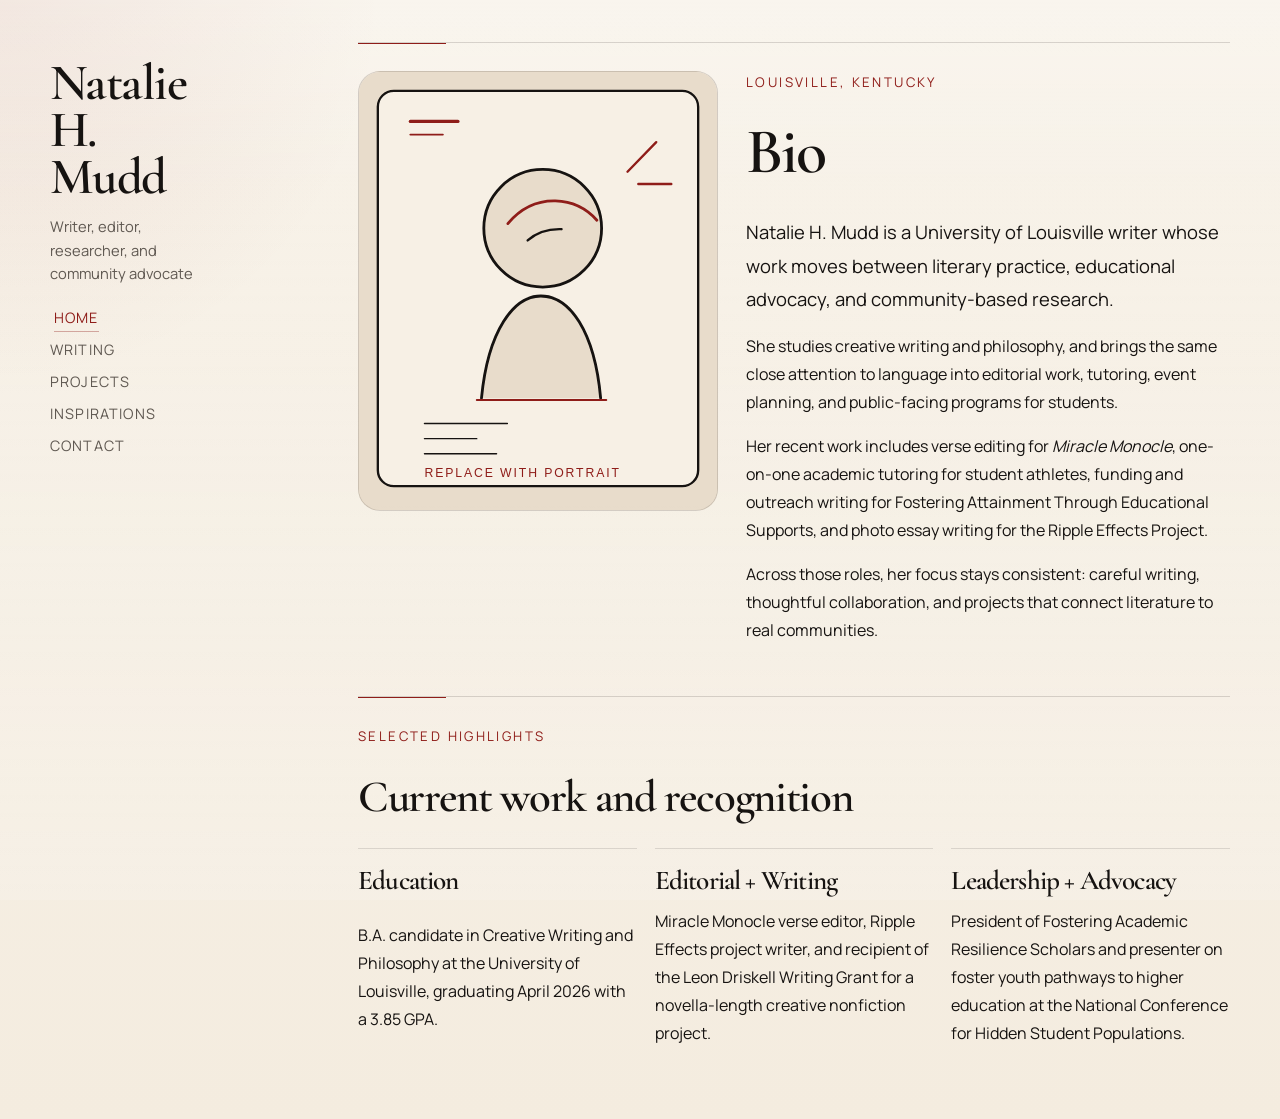
==== index.html @ e67fea21 "first pass" ====
<!DOCTYPE html>
<html lang="en">
  <head>
    <meta charset="UTF-8" />
    <meta name="viewport" content="width=device-width, initial-scale=1.0" />
    <title>Natalie H. Mudd</title>
    <meta
      name="description"
      content="Writer, editor, researcher, and community advocate based in Louisville."
    />
    <link rel="preconnect" href="https://fonts.googleapis.com" />
    <link rel="preconnect" href="https://fonts.gstatic.com" crossorigin />
    <link
      href="https://fonts.googleapis.com/css2?family=Cormorant+Garamond:wght@400;500;600;700&family=Manrope:wght@400;500;600;700&display=swap"
      rel="stylesheet"
    />
    <link rel="stylesheet" href="styles.css" />
    <script defer src="site.js"></script>
  </head>
  <body data-page="home">
    <div class="page-shell">
      <aside class="site-rail">
        <div class="rail-inner">
          <a class="site-name" href="index.html">Natalie H. Mudd</a>
          <p class="site-role">Writer, editor, researcher, and community advocate</p>
          <nav class="site-nav" aria-label="Primary">
            <a href="index.html">Home</a>
            <a href="writing.html">Writing</a>
            <a href="projects.html">Projects</a>
            <a href="inspirations.html">Inspirations</a>
            <a href="contact.html">Contact</a>
          </nav>
        </div>
      </aside>

      <main class="page-main">
        <section class="hero reveal">
          <div class="media-card portrait-card">
            <img
              src="assets/home-portrait-placeholder.svg"
              alt="Sketch-inspired portrait placeholder"
            />
          </div>
          <div class="hero-copy">
            <p class="eyebrow">Louisville, Kentucky</p>
            <h1>Bio</h1>
            <p class="lead">
              Natalie H. Mudd is a University of Louisville writer whose work moves
              between literary practice, educational advocacy, and community-based
              research.
            </p>
            <p>
              She studies creative writing and philosophy, and brings the same close
              attention to language into editorial work, tutoring, event planning,
              and public-facing programs for students.
            </p>
            <p>
              Her recent work includes verse editing for <em>Miracle Monocle</em>,
              one-on-one academic tutoring for student athletes, funding and
              outreach writing for Fostering Attainment Through Educational Supports,
              and photo essay writing for the Ripple Effects Project.
            </p>
            <p>
              Across those roles, her focus stays consistent: careful writing,
              thoughtful collaboration, and projects that connect literature to real
              communities.
            </p>
          </div>
        </section>

        <section class="section reveal">
          <div class="section-heading">
            <p class="eyebrow">Selected Highlights</p>
            <h2>Current work and recognition</h2>
          </div>
          <div class="feature-grid">
            <article class="feature-card">
              <h3>Education</h3>
              <p>
                B.A. candidate in Creative Writing and Philosophy at the University
                of Louisville, graduating April 2026 with a 3.85 GPA.
              </p>
            </article>
            <article class="feature-card">
              <h3>Editorial + Writing</h3>
              <p>
                Miracle Monocle verse editor, Ripple Effects project writer, and
                recipient of the Leon Driskell Writing Grant for a novella-length
                creative nonfiction project.
              </p>
            </article>
            <article class="feature-card">
              <h3>Leadership + Advocacy</h3>
              <p>
                President of Fostering Academic Resilience Scholars and presenter on
                foster youth pathways to higher education at the National Conference
                for Hidden Student Populations.
              </p>
            </article>
          </div>
        </section>
      </main>
    </div>
  </body>
</html>
---- styles.css ----
:root {
  --cream: #f4ecdf;
  --cream-deep: #e8dccb;
  --ink: #161311;
  --muted: #5f5851;
  --red: #8f1d19;
  --red-soft: rgba(143, 29, 25, 0.14);
  --line: rgba(22, 19, 17, 0.15);
  --shadow: 0 24px 80px rgba(22, 19, 17, 0.09);
  --radius: 28px;
}

*,
*::before,
*::after {
  box-sizing: border-box;
}

html {
  scroll-behavior: smooth;
}

body {
  margin: 0;
  min-height: 100vh;
  font-family: "Manrope", sans-serif;
  color: var(--ink);
  background:
    radial-gradient(circle at top left, rgba(143, 29, 25, 0.08), transparent 24rem),
    linear-gradient(180deg, #f8f3ea 0%, var(--cream) 100%);
}

body::before {
  content: "";
  position: fixed;
  inset: 0;
  pointer-events: none;
  background:
    linear-gradient(
      180deg,
      rgba(255, 255, 255, 0.35) 0%,
      rgba(255, 255, 255, 0) 24%,
      rgba(255, 255, 255, 0.25) 100%
    );
  opacity: 0.6;
}

a {
  color: inherit;
}

img {
  display: block;
  width: 100%;
  height: auto;
}

.page-shell {
  width: min(1180px, calc(100% - 48px));
  margin: 0 auto;
  display: grid;
  grid-template-columns: 260px minmax(0, 1fr);
  gap: 48px;
  padding: 42px 0 72px;
}

.site-rail {
  position: relative;
}

.rail-inner {
  position: sticky;
  top: 32px;
  padding: 18px 0 0;
}

.site-name {
  display: inline-block;
  font-family: "Cormorant Garamond", serif;
  font-size: clamp(2.7rem, 4vw, 4rem);
  line-height: 0.92;
  font-weight: 600;
  letter-spacing: -0.03em;
  text-decoration: none;
  max-width: 5ch;
}

.site-role {
  margin: 14px 0 22px;
  max-width: 18ch;
  color: var(--muted);
  font-size: 0.92rem;
  line-height: 1.6;
}

.site-nav {
  display: grid;
  gap: 8px;
}

.site-nav a {
  width: fit-content;
  font-size: 0.9rem;
  letter-spacing: 0.08em;
  text-transform: uppercase;
  text-decoration: none;
  color: var(--muted);
  padding-bottom: 4px;
  border-bottom: 1px solid transparent;
  transition: color 180ms ease, border-color 180ms ease, transform 180ms ease;
}

.site-nav a:hover,
.site-nav a:focus-visible,
.site-nav a.is-active {
  color: var(--red);
  border-color: rgba(143, 29, 25, 0.35);
  transform: translateX(4px);
}

.page-main {
  display: grid;
  gap: 52px;
}

.hero,
.section {
  position: relative;
  padding: 28px 0 0;
  border-top: 1px solid var(--line);
  border-radius: 0;
  background: transparent;
  box-shadow: none;
  overflow: hidden;
}

.hero::before,
.section::before {
  content: "";
  position: absolute;
  top: 0;
  left: 0;
  width: 88px;
  height: 1px;
  background: var(--red);
  pointer-events: none;
}

.hero {
  display: grid;
  grid-template-columns: minmax(260px, 360px) minmax(0, 1fr);
  gap: 28px;
  align-items: start;
}

.section-with-media {
  display: grid;
  grid-template-columns: minmax(0, 1fr) 310px;
  gap: 28px;
  align-items: start;
}

.media-card {
  position: relative;
  border-radius: calc(var(--radius) - 6px);
  overflow: hidden;
  border: 1px solid rgba(22, 19, 17, 0.14);
  background:
    linear-gradient(180deg, rgba(255, 255, 255, 0.42), rgba(255, 255, 255, 0)),
    var(--cream-deep);
  min-height: 320px;
}

.portrait-card {
  min-height: 440px;
}

.hero-copy,
.section-heading,
.listing,
.contact-block,
.feature-grid {
  position: relative;
  z-index: 1;
}

.eyebrow {
  margin: 0 0 12px;
  color: var(--red);
  font-size: 0.83rem;
  letter-spacing: 0.18em;
  text-transform: uppercase;
}

h1,
h2,
h3 {
  margin: 0;
  font-family: "Cormorant Garamond", serif;
  font-weight: 600;
  letter-spacing: -0.03em;
}

h1 {
  font-size: clamp(3rem, 5vw, 4.75rem);
  line-height: 0.94;
  margin-bottom: 18px;
}

h2 {
  font-size: clamp(2.2rem, 3.5vw, 3rem);
  line-height: 0.98;
}

h3 {
  font-size: 1.7rem;
  line-height: 1.02;
}

p {
  margin: 0;
  font-size: 1rem;
  line-height: 1.75;
}

.lead {
  font-size: 1.15rem;
  line-height: 1.8;
  max-width: 60ch;
}

.hero-copy,
.section-heading {
  display: grid;
  gap: 16px;
}

.feature-grid {
  margin-top: 28px;
  display: grid;
  grid-template-columns: repeat(3, minmax(0, 1fr));
  gap: 18px;
}

.feature-card,
.listing-item,
.contact-block {
  border-radius: 0;
  border: 0;
  border-top: 1px solid rgba(22, 19, 17, 0.12);
  background: transparent;
  padding: 18px 0 0;
}

.feature-card {
  display: grid;
  gap: 12px;
}

.listing {
  margin-top: 28px;
  display: grid;
  gap: 18px;
}

.listing-item {
  display: grid;
  gap: 12px;
}

.item-topline {
  display: flex;
  flex-wrap: wrap;
  gap: 12px;
  align-items: center;
  justify-content: space-between;
}

.status-pill {
  display: inline-flex;
  align-items: center;
  border-radius: 999px;
  padding: 8px 12px;
  background: var(--red-soft);
  color: var(--red);
  font-size: 0.78rem;
  letter-spacing: 0.08em;
  text-transform: uppercase;
}

.contact-block {
  display: grid;
  gap: 14px;
  width: min(100%, 520px);
}

.contact-link {
  width: fit-content;
  font-size: clamp(1.2rem, 2vw, 1.6rem);
  text-decoration: none;
  border-bottom: 1px solid rgba(143, 29, 25, 0.32);
  transition: color 180ms ease, border-color 180ms ease;
}

.contact-link:hover,
.contact-link:focus-visible {
  color: var(--red);
  border-color: var(--red);
}

.contact-note {
  color: var(--muted);
}

.reveal {
  opacity: 0;
  transform: translateY(22px);
  animation: rise 700ms cubic-bezier(0.2, 0.8, 0.2, 1) forwards;
}

.reveal:nth-of-type(2) {
  animation-delay: 120ms;
}

.reveal:nth-of-type(3) {
  animation-delay: 220ms;
}

@keyframes rise {
  to {
    opacity: 1;
    transform: translateY(0);
  }
}

@media (max-width: 980px) {
  .page-shell {
    width: min(100% - 32px, 760px);
    grid-template-columns: 1fr;
    gap: 26px;
  }

  .rail-inner {
    position: static;
    padding-top: 0;
  }

  .site-name {
    max-width: none;
  }

  .site-role {
    max-width: 30ch;
  }

  .site-nav {
    grid-auto-flow: column;
    grid-template-columns: repeat(5, max-content);
    overflow-x: auto;
    padding-bottom: 6px;
  }

  .hero,
  .section-with-media,
  .feature-grid {
    grid-template-columns: 1fr;
  }

  .portrait-card,
  .media-card {
    min-height: 260px;
  }
}

@media (max-width: 640px) {
  .page-shell {
    width: calc(100% - 20px);
    padding: 20px 0 48px;
  }

  .hero,
  .section {
    padding-top: 22px;
  }

  h1 {
    font-size: 2.65rem;
  }

  h2 {
    font-size: 2rem;
  }

  h3 {
    font-size: 1.42rem;
  }

  p,
  .lead {
    font-size: 0.98rem;
  }
}
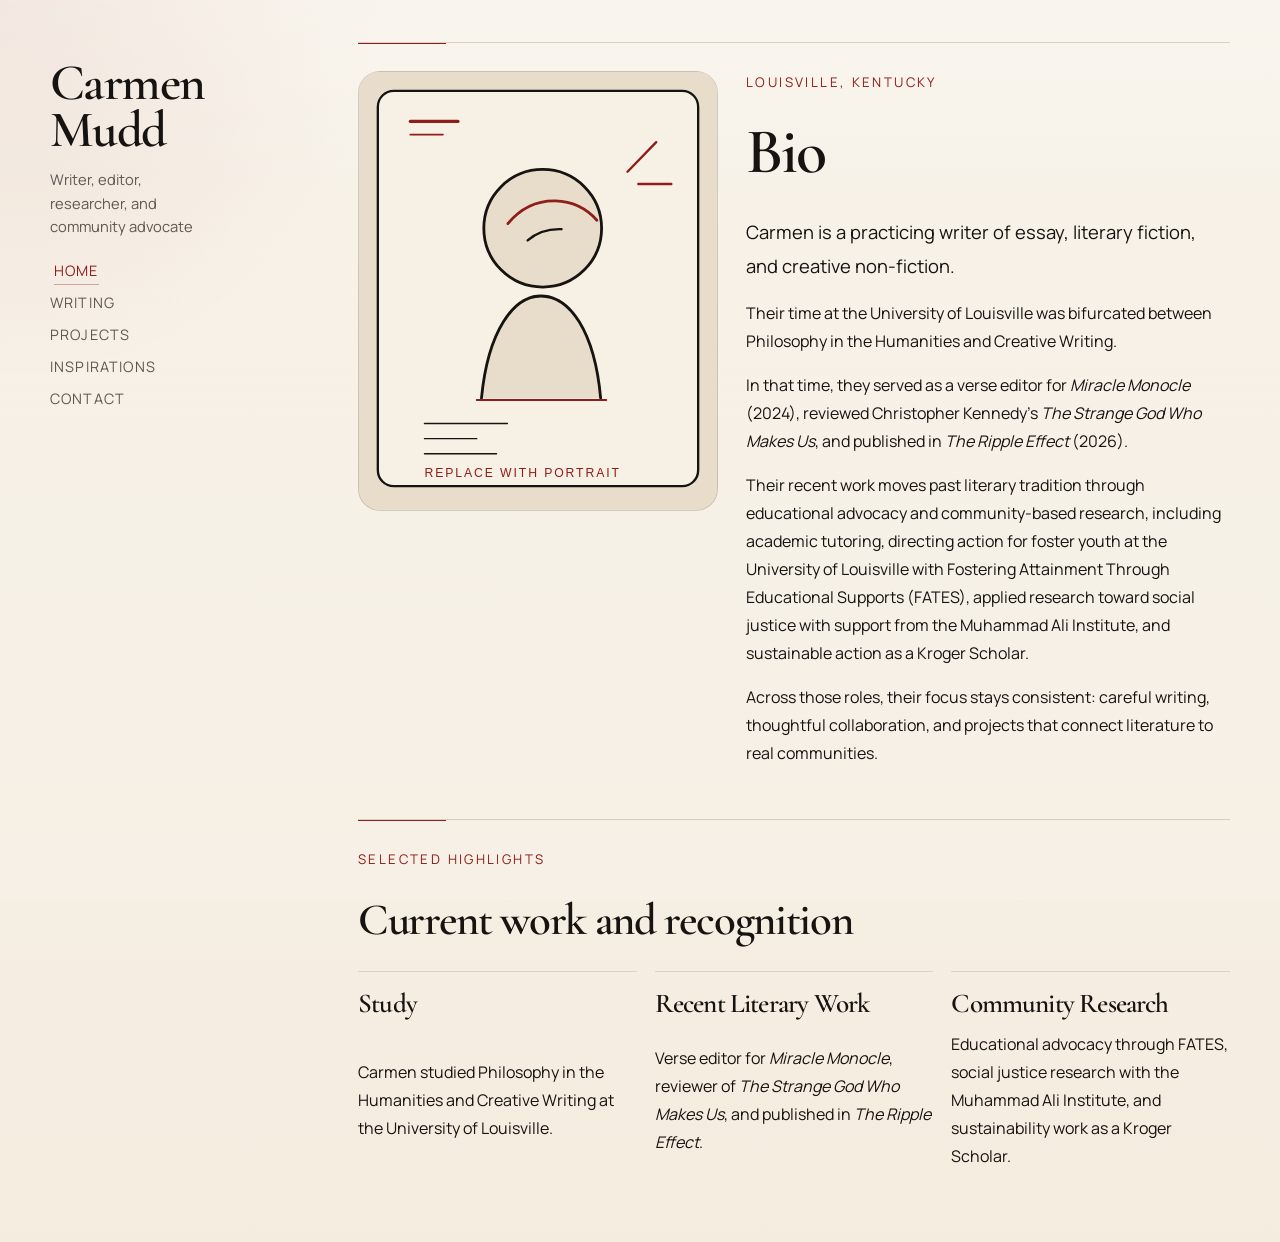
==== commit ef296492: "fixes for carmen" ====
--- a/index.html
+++ b/index.html
@@ -3,10 +3,10 @@
   <head>
     <meta charset="UTF-8" />
     <meta name="viewport" content="width=device-width, initial-scale=1.0" />
-    <title>Natalie H. Mudd</title>
+    <title>Carmen Mudd</title>
     <meta
       name="description"
-      content="Writer, editor, researcher, and community advocate based in Louisville."
+      content="Carmen Mudd is a writer, editor, and researcher based in Louisville."
     />
     <link rel="preconnect" href="https://fonts.googleapis.com" />
     <link rel="preconnect" href="https://fonts.gstatic.com" crossorigin />
@@ -21,7 +21,7 @@
     <div class="page-shell">
       <aside class="site-rail">
         <div class="rail-inner">
-          <a class="site-name" href="index.html">Natalie H. Mudd</a>
+          <a class="site-name" href="index.html">Carmen Mudd</a>
           <p class="site-role">Writer, editor, researcher, and community advocate</p>
           <nav class="site-nav" aria-label="Primary">
             <a href="index.html">Home</a>
@@ -45,23 +45,29 @@
             <p class="eyebrow">Louisville, Kentucky</p>
             <h1>Bio</h1>
             <p class="lead">
-              Natalie H. Mudd is a University of Louisville writer whose work moves
-              between literary practice, educational advocacy, and community-based
-              research.
+              Carmen is a practicing writer of essay, literary fiction, and
+              creative non-fiction.
             </p>
             <p>
-              She studies creative writing and philosophy, and brings the same close
-              attention to language into editorial work, tutoring, event planning,
-              and public-facing programs for students.
+              Their time at the University of Louisville was bifurcated between
+              Philosophy in the Humanities and Creative Writing.
             </p>
             <p>
-              Her recent work includes verse editing for <em>Miracle Monocle</em>,
-              one-on-one academic tutoring for student athletes, funding and
-              outreach writing for Fostering Attainment Through Educational Supports,
-              and photo essay writing for the Ripple Effects Project.
+              In that time, they served as a verse editor for
+              <em>Miracle Monocle</em> (2024), reviewed Christopher Kennedy's
+              <em>The Strange God Who Makes Us</em>, and published in
+              <em>The Ripple Effect</em> (2026).
             </p>
             <p>
-              Across those roles, her focus stays consistent: careful writing,
+              Their recent work moves past literary tradition through educational
+              advocacy and community-based research, including academic tutoring,
+              directing action for foster youth at the University of Louisville with
+              Fostering Attainment Through Educational Supports (FATES), applied
+              research toward social justice with support from the Muhammad Ali
+              Institute, and sustainable action as a Kroger Scholar.
+            </p>
+            <p>
+              Across those roles, their focus stays consistent: careful writing,
               thoughtful collaboration, and projects that connect literature to real
               communities.
             </p>
@@ -75,26 +81,26 @@
           </div>
           <div class="feature-grid">
             <article class="feature-card">
-              <h3>Education</h3>
+              <h3>Study</h3>
               <p>
-                B.A. candidate in Creative Writing and Philosophy at the University
-                of Louisville, graduating April 2026 with a 3.85 GPA.
+                Carmen studied Philosophy in the Humanities and Creative Writing at
+                the University of Louisville.
               </p>
             </article>
             <article class="feature-card">
-              <h3>Editorial + Writing</h3>
+              <h3>Recent Literary Work</h3>
               <p>
-                Miracle Monocle verse editor, Ripple Effects project writer, and
-                recipient of the Leon Driskell Writing Grant for a novella-length
-                creative nonfiction project.
+                Verse editor for <em>Miracle Monocle</em>, reviewer of
+                <em>The Strange God Who Makes Us</em>, and published in
+                <em>The Ripple Effect</em>.
               </p>
             </article>
             <article class="feature-card">
-              <h3>Leadership + Advocacy</h3>
+              <h3>Community Research</h3>
               <p>
-                President of Fostering Academic Resilience Scholars and presenter on
-                foster youth pathways to higher education at the National Conference
-                for Hidden Student Populations.
+                Educational advocacy through FATES, social justice research with
+                the Muhammad Ali Institute, and sustainability work as a Kroger
+                Scholar.
               </p>
             </article>
           </div>
--- a/styles.css
+++ b/styles.css
@@ -207,6 +207,12 @@
   margin-bottom: 18px;
 }
 
+.page-title-minimal {
+  font-size: clamp(2.2rem, 3vw, 2.9rem);
+  line-height: 1;
+  margin-bottom: 0;
+}
+
 h2 {
   font-size: clamp(2.2rem, 3.5vw, 3rem);
   line-height: 0.98;
@@ -290,8 +296,20 @@
 
 .contact-block {
   display: grid;
-  gap: 14px;
+  gap: 24px;
   width: min(100%, 520px);
+}
+
+.contact-entry {
+  display: grid;
+  gap: 8px;
+}
+
+.contact-label {
+  color: var(--muted);
+  font-size: 0.82rem;
+  letter-spacing: 0.12em;
+  text-transform: uppercase;
 }
 
 .contact-link {
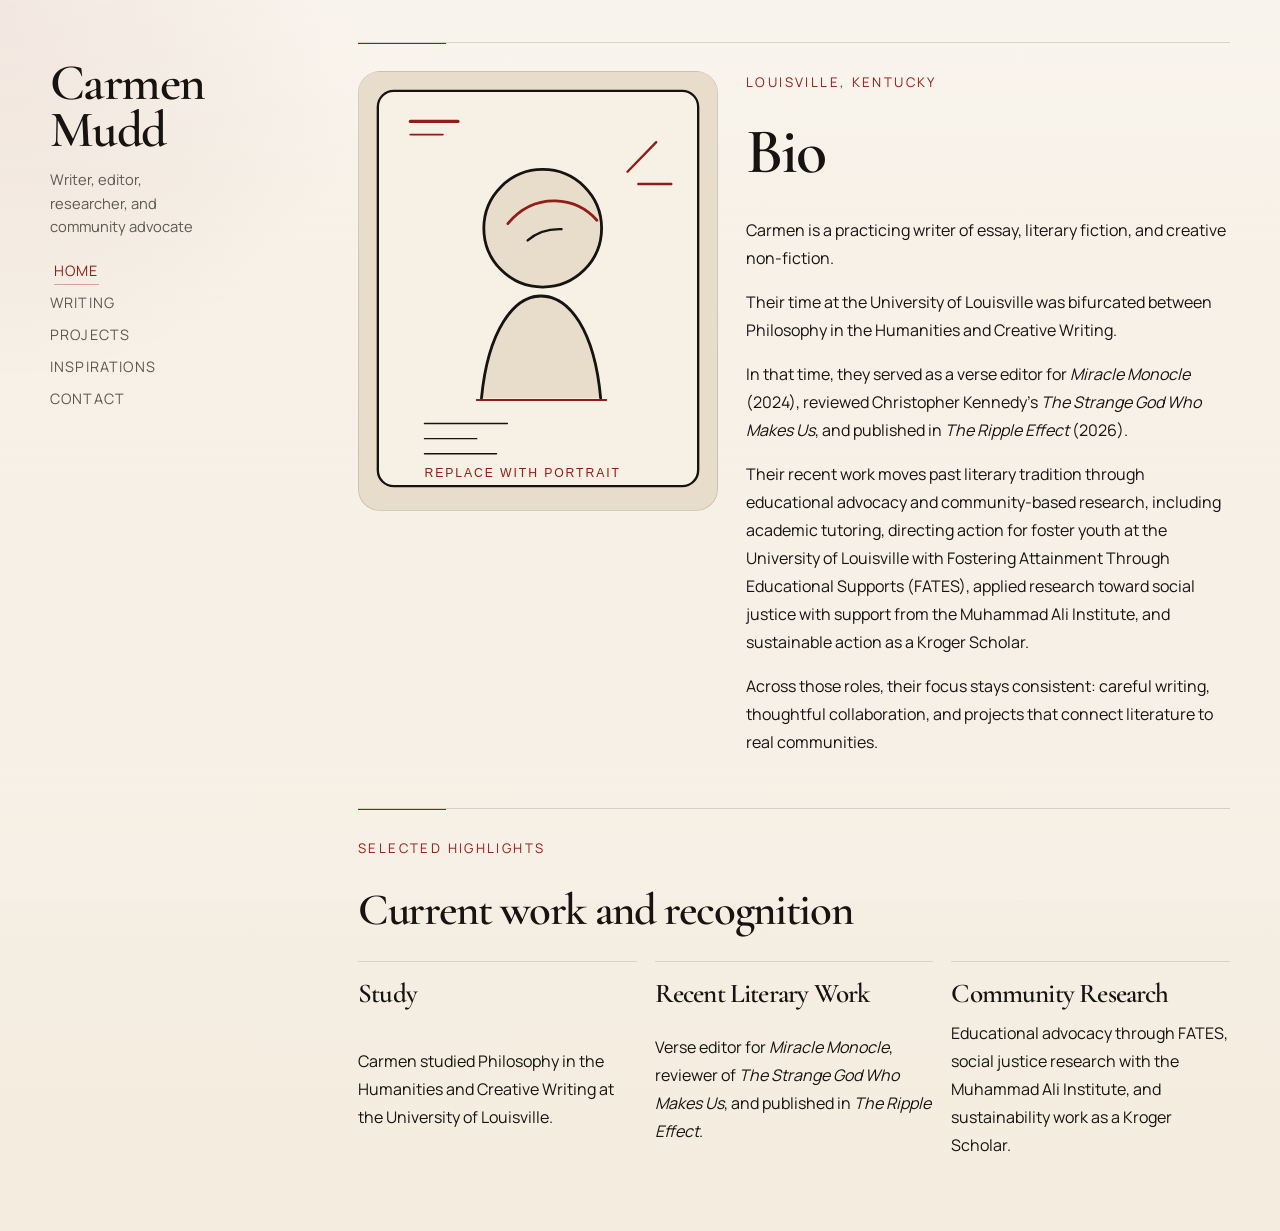
==== commit c8851913: "sizing fixes" ====
--- a/index.html
+++ b/index.html
@@ -44,7 +44,7 @@
           <div class="hero-copy">
             <p class="eyebrow">Louisville, Kentucky</p>
             <h1>Bio</h1>
-            <p class="lead">
+            <p>
               Carmen is a practicing writer of essay, literary fiction, and
               creative non-fiction.
             </p>
--- a/styles.css
+++ b/styles.css
@@ -241,6 +241,54 @@
   gap: 16px;
 }
 
+.page-header-stack {
+  align-content: start;
+}
+
+.header-content-block {
+  display: grid;
+  gap: 16px;
+  margin-top: 24px;
+}
+
+.header-content-block h2 {
+  font-size: clamp(1.9rem, 2.6vw, 2.45rem);
+}
+
+.header-content-block .listing {
+  margin-top: 0;
+  gap: 14px;
+}
+
+.header-content-block .listing-item {
+  padding-top: 14px;
+}
+
+.section-note,
+.project-intro {
+  max-width: 54ch;
+  color: var(--muted);
+}
+
+.project-hero-list {
+  display: grid;
+  gap: 16px;
+  margin-top: 24px;
+}
+
+.project-hero-list h2 {
+  font-size: clamp(1.9rem, 2.6vw, 2.45rem);
+}
+
+.project-hero-list .listing {
+  margin-top: 0;
+  gap: 14px;
+}
+
+.project-hero-list .listing-item {
+  padding-top: 14px;
+}
+
 .feature-grid {
   margin-top: 28px;
   display: grid;
@@ -274,12 +322,29 @@
   gap: 12px;
 }
 
+.works-list {
+  margin-top: 32px;
+}
+
 .item-topline {
   display: flex;
   flex-wrap: wrap;
   gap: 12px;
   align-items: center;
   justify-content: space-between;
+}
+
+.title-link {
+  text-decoration-color: rgba(143, 29, 25, 0.28);
+  text-decoration-thickness: 1px;
+  text-underline-offset: 0.16em;
+  transition: color 180ms ease, text-decoration-color 180ms ease;
+}
+
+.title-link:hover,
+.title-link:focus-visible {
+  color: var(--red);
+  text-decoration-color: var(--red);
 }
 
 .status-pill {
@@ -292,17 +357,103 @@
   font-size: 0.78rem;
   letter-spacing: 0.08em;
   text-transform: uppercase;
+  text-decoration: none;
+  white-space: nowrap;
+  transition: background 180ms ease, transform 180ms ease;
+}
+
+a.status-pill:hover,
+a.status-pill:focus-visible {
+  background: rgba(143, 29, 25, 0.22);
+  transform: translateY(-1px);
+}
+
+.text-link {
+  width: fit-content;
+  color: var(--red);
+  font-size: 0.88rem;
+  letter-spacing: 0.08em;
+  text-transform: uppercase;
+  text-decoration: none;
+  border-bottom: 1px solid rgba(143, 29, 25, 0.3);
+}
+
+.text-link:hover,
+.text-link:focus-visible {
+  border-color: var(--red);
+}
+
+.inspiration-layout {
+  display: grid;
+  grid-template-columns: minmax(180px, 240px) minmax(0, 1fr);
+  gap: 40px;
+  align-items: start;
+}
+
+.inspiration-layout .listing {
+  margin-top: 0;
+}
+
+.inspo-banner {
+  position: sticky;
+  top: 32px;
+  display: grid;
+  gap: 14px;
+  min-height: 280px;
+  padding: 22px;
+  border: 1px solid rgba(143, 29, 25, 0.18);
+  background:
+    linear-gradient(135deg, rgba(143, 29, 25, 0.08), transparent 58%),
+    rgba(255, 255, 255, 0.18);
+}
+
+.favorite-piece {
+  color: var(--muted);
+  font-size: 0.92rem;
+  line-height: 1.4;
 }
 
 .contact-block {
   display: grid;
   gap: 24px;
-  width: min(100%, 520px);
+  width: min(100%, 640px);
+}
+
+.contact-grid {
+  display: grid;
+  grid-template-columns: repeat(2, minmax(0, 1fr));
+  gap: 16px;
+}
+
+.landscape-card {
+  min-height: 260px;
+  aspect-ratio: 16 / 10;
+}
+
+.landscape-card img {
+  height: 100%;
+  object-fit: cover;
+}
+
+.landscape-card figcaption {
+  position: absolute;
+  left: 16px;
+  right: 16px;
+  bottom: 14px;
+  margin: 0;
+  padding: 8px 10px;
+  color: var(--cream);
+  background: rgba(22, 19, 17, 0.62);
+  border-radius: 999px;
+  font-size: 0.78rem;
+  letter-spacing: 0.04em;
+  text-align: center;
 }
 
 .contact-entry {
   display: grid;
   gap: 8px;
+  min-width: 0;
 }
 
 .contact-label {
@@ -315,9 +466,15 @@
 .contact-link {
   width: fit-content;
   font-size: clamp(1.2rem, 2vw, 1.6rem);
+  max-width: 100%;
   text-decoration: none;
   border-bottom: 1px solid rgba(143, 29, 25, 0.32);
   transition: color 180ms ease, border-color 180ms ease;
+}
+
+.contact-grid .contact-link {
+  font-size: clamp(1.02rem, 1.25vw, 1.18rem);
+  overflow-wrap: anywhere;
 }
 
 .contact-link:hover,
@@ -372,15 +529,32 @@
   }
 
   .site-nav {
-    grid-auto-flow: column;
-    grid-template-columns: repeat(5, max-content);
-    overflow-x: auto;
-    padding-bottom: 6px;
+    display: flex;
+    flex-wrap: wrap;
+    gap: 8px 14px;
+    overflow-x: visible;
+    padding-bottom: 0;
+  }
+
+  .site-nav a:hover,
+  .site-nav a:focus-visible,
+  .site-nav a.is-active {
+    transform: none;
   }
 
   .hero,
   .section-with-media,
+  .inspiration-layout,
   .feature-grid {
+    grid-template-columns: 1fr;
+  }
+
+  .inspo-banner {
+    position: static;
+    min-height: auto;
+  }
+
+  .contact-grid {
     grid-template-columns: 1fr;
   }
 
